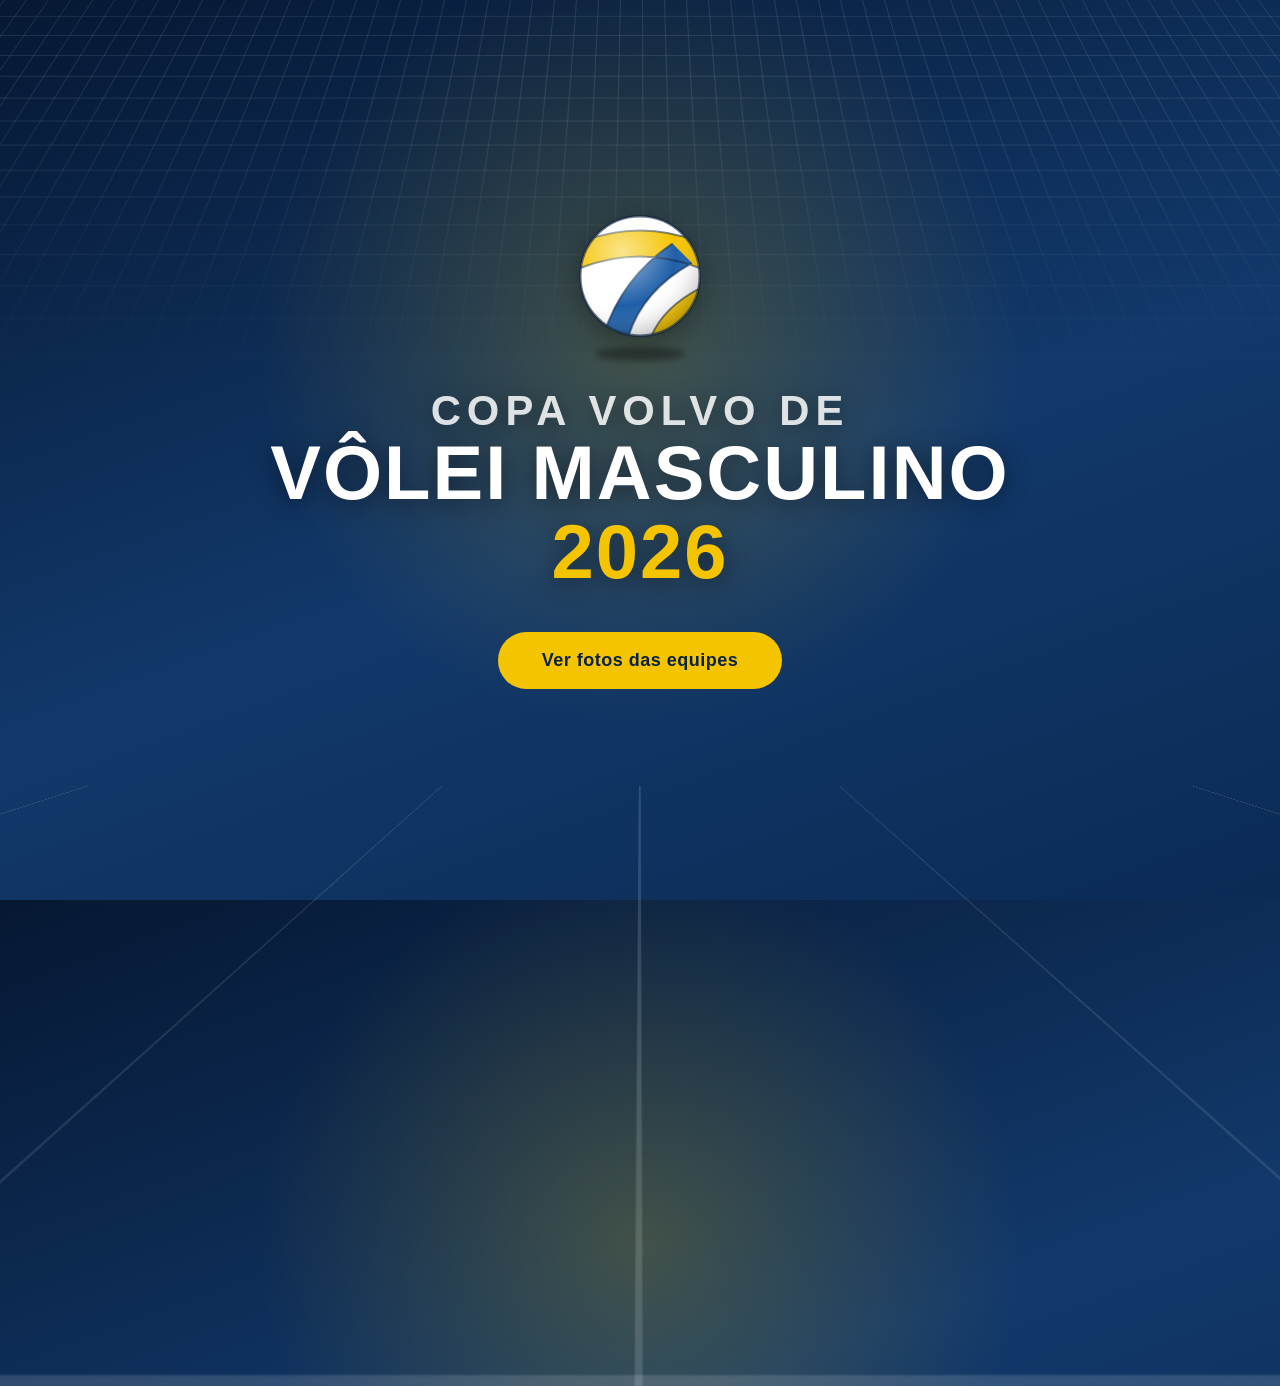
==== index.html @ 1ba2d3b5 "Novo visual: bola de vôlei animada, fundo com rede e quadra, títulos dos jogos com as duas equipes C" ====
<!DOCTYPE html>
<html lang="pt-BR">
<head>
  <meta charset="UTF-8">
  <meta name="viewport" content="width=device-width, initial-scale=1.0">
  <title>Copa Volvo de Vôlei Masculino 2026</title>
  <link rel="stylesheet" href="style.css?v=3">
</head>
<body class="fundo-volei">
  <section class="capa">
    <div class="bola-area">
      <div class="bola-anim" data-bola></div>
      <div class="sombra-bola"></div>
    </div>
    <h1>
      <span class="linha-copa">Copa Volvo de</span>
      Vôlei Masculino
      <span class="linha-ano">2026</span>
    </h1>
    <a class="botao-principal" href="equipes.html">Ver fotos das equipes</a>
  </section>
  <script src="bola.js?v=3"></script>
</body>
</html>
---- style.css ----
:root {
  --azul: #0a2240;
  --azul-medio: #12396b;
  --azul-claro: #1f5fa8;
  --amarelo: #f5c400;
  --branco: #ffffff;
  --cinza: #eef2f7;
}

* { box-sizing: border-box; margin: 0; padding: 0; }

body {
  font-family: "Segoe UI", Arial, sans-serif;
  background: var(--cinza);
  color: var(--azul);
  min-height: 100vh;
  display: flex;
  flex-direction: column;
}

/* ---------- Fundo temático de vôlei (rede + linhas da quadra) ---------- */
.fundo-volei {
  position: relative;
  overflow: hidden;
  color: var(--branco);
  background:
    radial-gradient(circle at 50% 38%, rgba(245, 196, 0, .22) 0%, rgba(245, 196, 0, 0) 45%),
    linear-gradient(160deg, #061833 0%, var(--azul-medio) 55%, #0b2b55 100%);
}
/* rede de vôlei no alto */
.fundo-volei::before {
  content: "";
  position: absolute;
  left: -10%;
  right: -10%;
  top: 0;
  height: 34%;
  background-image:
    repeating-linear-gradient(0deg, rgba(255,255,255,.10) 0 1px, transparent 1px 22px),
    repeating-linear-gradient(90deg, rgba(255,255,255,.10) 0 1px, transparent 1px 22px);
  border-bottom: 6px solid rgba(255,255,255,.18);
  transform: perspective(600px) rotateX(35deg);
  transform-origin: top;
  -webkit-mask-image: linear-gradient(to bottom, #000 30%, transparent);
          mask-image: linear-gradient(to bottom, #000 30%, transparent);
  pointer-events: none;
}
/* linhas da quadra no chão */
.fundo-volei::after {
  content: "";
  position: absolute;
  left: 50%;
  bottom: -40%;
  width: 140%;
  height: 80%;
  transform: translateX(-50%) perspective(500px) rotateX(60deg);
  border: 3px solid rgba(255,255,255,.14);
  background:
    linear-gradient(90deg, transparent calc(50% - 1.5px), rgba(255,255,255,.14) calc(50% - 1.5px) calc(50% + 1.5px), transparent calc(50% + 1.5px)),
    linear-gradient(90deg, transparent 32%, rgba(255,255,255,.10) 32% calc(32% + 2px), transparent calc(32% + 2px) 68%, rgba(255,255,255,.10) 68% calc(68% + 2px), transparent calc(68% + 2px));
  pointer-events: none;
}
.fundo-volei > * { position: relative; z-index: 1; }

/* ---------- Bola de vôlei animada ---------- */
.bola-anim {
  width: 130px;
  height: 130px;
  animation: quicar 1.4s cubic-bezier(.5, 0, .5, 1) infinite;
  transform-origin: 50% 100%;
}
.bola-anim svg {
  width: 100%;
  height: 100%;
  animation: girar 2.8s linear infinite;
  filter: drop-shadow(0 6px 14px rgba(0,0,0,.35));
}
.sombra-bola {
  width: 90px;
  height: 14px;
  margin: 6px auto 0;
  border-radius: 50%;
  background: rgba(0,0,0,.35);
  filter: blur(3px);
  animation: sombra 1.4s cubic-bezier(.5, 0, .5, 1) infinite;
}
@keyframes quicar {
  0%   { transform: translateY(-70px) scale(1, 1); }
  45%  { transform: translateY(0) scale(1, 1); }
  50%  { transform: translateY(0) scale(1.12, .86); }   /* "amassa" ao tocar o chão */
  55%  { transform: translateY(0) scale(1, 1); }
  100% { transform: translateY(-70px) scale(1, 1); }
}
@keyframes girar { to { transform: rotate(360deg); } }
@keyframes sombra {
  0%, 100% { transform: scale(.55); opacity: .35; }
  50%      { transform: scale(1.05); opacity: .8; }
}
@media (prefers-reduced-motion: reduce) {
  .bola-anim, .bola-anim svg, .sombra-bola { animation: none; }
}

/* ---------- Página inicial ---------- */
.capa {
  flex: 1;
  display: flex;
  flex-direction: column;
  align-items: center;
  justify-content: center;
  text-align: center;
  padding: 60px 16px;
  min-height: 100vh;
}

.capa .bola-area { margin-bottom: 28px; }

.capa h1 {
  font-size: clamp(34px, 8vw, 76px);
  line-height: 1.05;
  font-weight: 900;
  text-transform: uppercase;
  letter-spacing: 2px;
  text-shadow: 0 4px 24px rgba(0,0,0,.45);
}
.capa h1 .linha-copa {
  display: block;
  font-size: .55em;
  letter-spacing: 6px;
  color: rgba(255,255,255,.85);
}
.capa h1 .linha-ano {
  display: block;
  color: var(--amarelo);
}

.botao-principal {
  margin-top: 40px;
  display: inline-block;
  padding: 18px 44px;
  background: var(--amarelo);
  color: var(--azul);
  font-weight: 800;
  font-size: 18px;
  letter-spacing: .5px;
  border-radius: 40px;
  text-decoration: none;
  box-shadow: 0 0 0 0 rgba(245,196,0,.6);
  animation: pulsar 2.2s ease-out infinite;
  transition: transform .15s;
}
.botao-principal:hover { transform: translateY(-3px) scale(1.03); }
@keyframes pulsar {
  0%   { box-shadow: 0 0 0 0 rgba(245,196,0,.55); }
  70%  { box-shadow: 0 0 0 18px rgba(245,196,0,0); }
  100% { box-shadow: 0 0 0 0 rgba(245,196,0,0); }
}

/* ---------- Cabeçalho das páginas internas ---------- */
header {
  padding: 26px 16px 22px;
  text-align: center;
}
header .topo {
  display: flex;
  align-items: center;
  justify-content: center;
  gap: 12px;
}
header .mini-bola { width: 40px; height: 40px; animation: girar 3s linear infinite; }
header h1 { font-size: clamp(22px, 4.5vw, 34px); font-weight: 900; text-transform: uppercase; letter-spacing: 1px; }
header .sub { color: var(--amarelo); font-weight: 700; letter-spacing: 2px; font-size: 14px; margin-top: 4px; text-transform: uppercase; }
header a { display: inline-block; margin-top: 10px; color: var(--branco); opacity: .85; text-decoration: none; font-size: 14px; }
header a:hover { opacity: 1; text-decoration: underline; }

main { flex: 1; max-width: 1100px; width: 100%; margin: 0 auto; padding: 32px 16px; }

main > h2 { text-align: center; margin-bottom: 24px; }

/* ---------- Botões das equipes ---------- */
.equipes {
  display: grid;
  grid-template-columns: repeat(auto-fill, minmax(220px, 1fr));
  gap: 18px;
}

.equipes a {
  position: relative;
  display: flex;
  align-items: center;
  justify-content: center;
  min-height: 110px;
  padding: 16px;
  background: linear-gradient(145deg, var(--azul) 0%, var(--azul-claro) 100%);
  border-radius: 16px;
  color: var(--branco);
  font-size: 22px;
  font-weight: 800;
  letter-spacing: 1px;
  text-align: center;
  text-decoration: none;
  overflow: hidden;
  box-shadow: 0 6px 16px rgba(10,34,64,.25);
  transition: transform .18s, box-shadow .18s;
}
.equipes a::after {
  content: "";
  position: absolute;
  right: -22px;
  bottom: -22px;
  width: 80px;
  height: 80px;
  border-radius: 50%;
  border: 6px solid rgba(245,196,0,.35);
  transition: transform .4s;
}
.equipes a:hover { transform: translateY(-4px); box-shadow: 0 12px 24px rgba(10,34,64,.35); }
.equipes a:hover::after { transform: rotate(90deg) scale(1.15); border-color: var(--amarelo); }

/* ---------- Galeria ---------- */
.aviso {
  text-align: center;
  padding: 48px 16px;
  background: var(--branco);
  border-radius: 14px;
  font-size: 18px;
}

.galeria {
  display: grid;
  grid-template-columns: repeat(auto-fill, minmax(220px, 1fr));
  gap: 12px;
}

.jogo { margin-bottom: 40px; }
.jogo h2 { text-align: left; font-size: 20px; margin-bottom: 14px; border-left: 5px solid var(--amarelo); padding-left: 10px; }
.jogo h2 small { font-weight: 400; color: #5b6b80; font-size: 15px; }

.foto {
  background: var(--branco);
  border-radius: 10px;
  overflow: hidden;
  box-shadow: 0 1px 4px rgba(0,0,0,.12);
  display: flex;
  flex-direction: column;
}
.foto img {
  width: 100%;
  aspect-ratio: 4 / 3;
  object-fit: cover;
  cursor: pointer;
  background: #d8e0ea;
  display: block;
}
.foto img:hover { opacity: .9; }

.baixar {
  display: block;
  text-align: center;
  padding: 10px;
  background: var(--azul-claro);
  color: var(--branco);
  font-weight: 700;
  text-decoration: none;
}
.baixar:hover { background: var(--azul); }

.ampliada {
  position: fixed;
  inset: 0;
  background: rgba(0, 0, 0, .9);
  display: flex;
  align-items: center;
  justify-content: center;
  z-index: 10;
}
.ampliada[hidden] { display: none; }
.ampliada img { max-width: 90vw; max-height: 85vh; border-radius: 6px; }
.ampliada button {
  position: absolute;
  background: none;
  border: none;
  color: #fff;
  font-size: 48px;
  cursor: pointer;
  padding: 8px 16px;
}
.ampliada .fechar { top: 8px; right: 8px; font-size: 32px; }
.ampliada .esq { left: 4px; }
.ampliada .dir { right: 4px; }
.ampliada .baixar-grande {
  position: absolute;
  bottom: 16px;
  left: 50%;
  transform: translateX(-50%);
  padding: 12px 28px;
  border-radius: 30px;
  background: var(--amarelo);
  color: var(--azul);
}
.ampliada .baixar-grande:hover { background: #ffd83d; }

footer {
  text-align: center;
  padding: 16px;
  font-size: 13px;
  color: #6b7a8c;
}
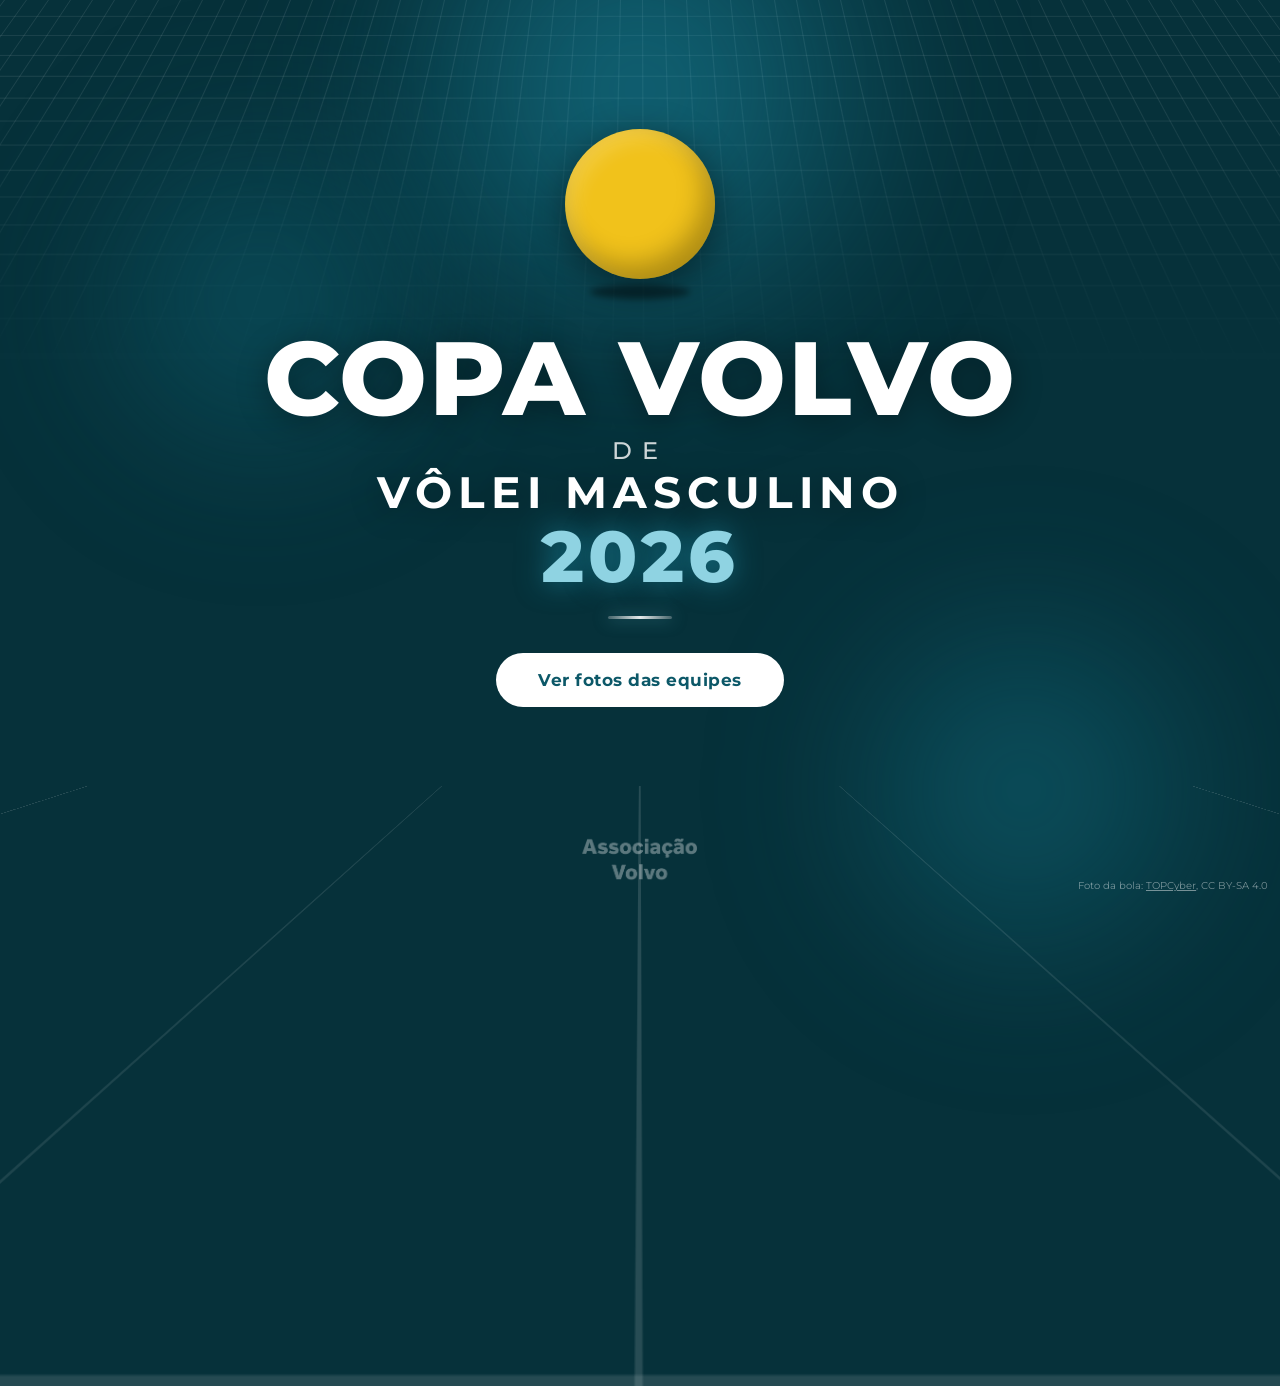
==== commit fb40c21b: "Visual nas cores da Associação Volvo: bola oficial animada, título em 4 linhas, cards 3 por linha co" ====
--- a/index.html
+++ b/index.html
@@ -4,7 +4,10 @@
   <meta charset="UTF-8">
   <meta name="viewport" content="width=device-width, initial-scale=1.0">
   <title>Copa Volvo de Vôlei Masculino 2026</title>
-  <link rel="stylesheet" href="style.css?v=3">
+  <link rel="preconnect" href="https://fonts.googleapis.com">
+  <link rel="preconnect" href="https://fonts.gstatic.com" crossorigin>
+  <link href="https://fonts.googleapis.com/css2?family=Montserrat:wght@400;500;600;700;800&display=swap" rel="stylesheet">
+  <link rel="stylesheet" href="style.css?v=4">
 </head>
 <body class="fundo-volei">
   <section class="capa">
@@ -13,12 +16,15 @@
       <div class="sombra-bola"></div>
     </div>
     <h1>
-      <span class="linha-copa">Copa Volvo de</span>
-      Vôlei Masculino
-      <span class="linha-ano">2026</span>
+      <span class="t-copa">Copa Volvo</span>
+      <span class="t-de">de</span>
+      <span class="t-volei">Vôlei Masculino</span>
+      <span class="t-ano">2026</span>
     </h1>
+    <div class="filete"></div>
     <a class="botao-principal" href="equipes.html">Ver fotos das equipes</a>
   </section>
-  <script src="bola.js?v=3"></script>
+  <div class="capa-credito">Foto da bola: <a href="https://commons.wikimedia.org/wiki/File:Wedstrijdbal_EGLF4_1.jpg" target="_blank" rel="noopener">TOPCyber</a>, CC BY-SA 4.0</div>
+  <script src="bola.js?v=4"></script>
 </body>
 </html>
--- a/style.css
+++ b/style.css
@@ -1,86 +1,116 @@
+/* ============================================================
+   Copa Volvo de Vôlei Masculino 2026
+   Cores e fonte iguais às do Portal de Pesquisas da Associação Volvo
+   ============================================================ */
 :root {
-  --azul: #0a2240;
-  --azul-medio: #12396b;
-  --azul-claro: #1f5fa8;
-  --amarelo: #f5c400;
+  --fundo-escuro: #06313a;
+  --teal: #0c5868;
+  --teal-2: #14788c;
+  --teal-3: #1fa0bd;
+  --teal-claro: #8fd3e2;
+  --pagina: #f4f7f8;
   --branco: #ffffff;
-  --cinza: #eef2f7;
+  --tinta: #1c1f2b;
+  --tinta-2: #6b7183;
 }
 
 * { box-sizing: border-box; margin: 0; padding: 0; }
 
 body {
-  font-family: "Segoe UI", Arial, sans-serif;
-  background: var(--cinza);
-  color: var(--azul);
+  font-family: "Montserrat", "Segoe UI", Arial, sans-serif;
+  background: var(--pagina);
+  color: var(--tinta);
   min-height: 100vh;
   display: flex;
   flex-direction: column;
 }
 
-/* ---------- Fundo temático de vôlei (rede + linhas da quadra) ---------- */
+/* ---------- Fundo temático: aurora teal + rede + linhas da quadra ---------- */
 .fundo-volei {
   position: relative;
   overflow: hidden;
   color: var(--branco);
-  background:
-    radial-gradient(circle at 50% 38%, rgba(245, 196, 0, .22) 0%, rgba(245, 196, 0, 0) 45%),
-    linear-gradient(160deg, #061833 0%, var(--azul-medio) 55%, #0b2b55 100%);
-}
+  background: var(--fundo-escuro);
+  isolation: isolate;
+}
+.fundo-volei .aurora {
+  position: absolute;
+  border-radius: 50%;
+  filter: blur(70px);
+  opacity: .55;
+  z-index: -1;
+  pointer-events: none;
+}
+.fundo-volei .a1 { width: 620px; height: 620px; top: -220px; left: 50%; margin-left: -310px;
+  background: radial-gradient(circle, var(--teal-3) 0%, transparent 70%); animation: aur1 16s ease-in-out infinite; }
+.fundo-volei .a2 { width: 420px; height: 420px; top: 10%; left: 4%;
+  background: radial-gradient(circle, #0f6d80 0%, transparent 70%); animation: aur2 20s ease-in-out infinite; }
+.fundo-volei .a3 { width: 460px; height: 460px; bottom: -120px; right: 2%;
+  background: radial-gradient(circle, var(--teal-2) 0%, transparent 70%); animation: aur3 18s ease-in-out infinite; }
+@keyframes aur1 { 0%,100% { transform: translate(0,0) scale(1); } 50% { transform: translate(-30px,24px) scale(1.08); } }
+@keyframes aur2 { 0%,100% { transform: translate(0,0) scale(1); } 50% { transform: translate(40px,30px) scale(1.12); } }
+@keyframes aur3 { 0%,100% { transform: translate(0,0) scale(1); } 50% { transform: translate(-36px,20px) scale(1.1); } }
+
 /* rede de vôlei no alto */
 .fundo-volei::before {
   content: "";
   position: absolute;
-  left: -10%;
-  right: -10%;
-  top: 0;
+  left: -10%; right: -10%; top: 0;
   height: 34%;
   background-image:
-    repeating-linear-gradient(0deg, rgba(255,255,255,.10) 0 1px, transparent 1px 22px),
-    repeating-linear-gradient(90deg, rgba(255,255,255,.10) 0 1px, transparent 1px 22px);
-  border-bottom: 6px solid rgba(255,255,255,.18);
+    repeating-linear-gradient(0deg, rgba(255,255,255,.09) 0 1px, transparent 1px 22px),
+    repeating-linear-gradient(90deg, rgba(255,255,255,.09) 0 1px, transparent 1px 22px);
+  border-bottom: 6px solid rgba(255,255,255,.16);
   transform: perspective(600px) rotateX(35deg);
   transform-origin: top;
   -webkit-mask-image: linear-gradient(to bottom, #000 30%, transparent);
           mask-image: linear-gradient(to bottom, #000 30%, transparent);
   pointer-events: none;
+  z-index: -1;
 }
 /* linhas da quadra no chão */
 .fundo-volei::after {
   content: "";
   position: absolute;
-  left: 50%;
-  bottom: -40%;
-  width: 140%;
-  height: 80%;
+  left: 50%; bottom: -40%;
+  width: 140%; height: 80%;
   transform: translateX(-50%) perspective(500px) rotateX(60deg);
-  border: 3px solid rgba(255,255,255,.14);
+  border: 3px solid rgba(255,255,255,.12);
   background:
-    linear-gradient(90deg, transparent calc(50% - 1.5px), rgba(255,255,255,.14) calc(50% - 1.5px) calc(50% + 1.5px), transparent calc(50% + 1.5px)),
-    linear-gradient(90deg, transparent 32%, rgba(255,255,255,.10) 32% calc(32% + 2px), transparent calc(32% + 2px) 68%, rgba(255,255,255,.10) 68% calc(68% + 2px), transparent calc(68% + 2px));
+    linear-gradient(90deg, transparent calc(50% - 1.5px), rgba(255,255,255,.13) calc(50% - 1.5px) calc(50% + 1.5px), transparent calc(50% + 1.5px)),
+    linear-gradient(90deg, transparent 32%, rgba(255,255,255,.09) 32% calc(32% + 2px), transparent calc(32% + 2px) 68%, rgba(255,255,255,.09) 68% calc(68% + 2px), transparent calc(68% + 2px));
   pointer-events: none;
-}
-.fundo-volei > * { position: relative; z-index: 1; }
-
-/* ---------- Bola de vôlei animada ---------- */
+  z-index: -1;
+}
+
+/* ---------- Bola oficial (foto) ---------- */
+.bola-foto {
+  display: block;
+  border-radius: 50%;
+  /* Foto: "Wedstrijdbal EGLF4 1.jpg" – TOPCyber – Wikimedia Commons – CC BY-SA 4.0 (recortada em círculo) */
+  background: url("https://commons.wikimedia.org/wiki/Special:FilePath/Wedstrijdbal_EGLF4_1.jpg?width=900") 48.2% 56.9% / 183.2% auto no-repeat;
+  background-color: #f1c21b;
+  box-shadow: inset -10px -14px 26px rgba(0,0,0,.28), inset 8px 10px 20px rgba(255,255,255,.18);
+}
+
 .bola-anim {
-  width: 130px;
-  height: 130px;
+  width: 150px;
+  height: 150px;
   animation: quicar 1.4s cubic-bezier(.5, 0, .5, 1) infinite;
   transform-origin: 50% 100%;
 }
-.bola-anim svg {
+.bola-anim .bola-foto {
   width: 100%;
   height: 100%;
   animation: girar 2.8s linear infinite;
-  filter: drop-shadow(0 6px 14px rgba(0,0,0,.35));
+  filter: drop-shadow(0 8px 18px rgba(0,0,0,.45));
 }
 .sombra-bola {
-  width: 90px;
+  width: 100px;
   height: 14px;
   margin: 6px auto 0;
   border-radius: 50%;
-  background: rgba(0,0,0,.35);
+  background: rgba(0,0,0,.4);
   filter: blur(3px);
   animation: sombra 1.4s cubic-bezier(.5, 0, .5, 1) infinite;
 }
@@ -94,10 +124,7 @@
 @keyframes girar { to { transform: rotate(360deg); } }
 @keyframes sombra {
   0%, 100% { transform: scale(.55); opacity: .35; }
-  50%      { transform: scale(1.05); opacity: .8; }
-}
-@media (prefers-reduced-motion: reduce) {
-  .bola-anim, .bola-anim svg, .sombra-bola { animation: none; }
+  50%      { transform: scale(1.05); opacity: .85; }
 }
 
 /* ---------- Página inicial ---------- */
@@ -108,113 +135,175 @@
   align-items: center;
   justify-content: center;
   text-align: center;
-  padding: 60px 16px;
+  padding: 56px 16px 120px;
   min-height: 100vh;
 }
-
-.capa .bola-area { margin-bottom: 28px; }
+.capa .bola-area { margin-bottom: 26px; }
 
 .capa h1 {
-  font-size: clamp(34px, 8vw, 76px);
-  line-height: 1.05;
-  font-weight: 900;
+  font-weight: 800;
   text-transform: uppercase;
-  letter-spacing: 2px;
-  text-shadow: 0 4px 24px rgba(0,0,0,.45);
-}
-.capa h1 .linha-copa {
-  display: block;
-  font-size: .55em;
-  letter-spacing: 6px;
-  color: rgba(255,255,255,.85);
-}
-.capa h1 .linha-ano {
-  display: block;
-  color: var(--amarelo);
+  line-height: 1.02;
+  text-shadow: 0 4px 30px rgba(0,0,0,.35);
+}
+.capa h1 span { display: block; }
+.capa .t-copa   { font-size: clamp(44px, 10vw, 104px); letter-spacing: 2px; }
+.capa .t-de     { font-size: clamp(16px, 2.6vw, 24px); font-weight: 500; letter-spacing: 10px; opacity: .8; margin: 8px 0 6px; }
+.capa .t-volei  { font-size: clamp(22px, 4.6vw, 44px); letter-spacing: 6px; font-weight: 700; }
+.capa .t-ano    {
+  font-size: clamp(38px, 7vw, 72px);
+  margin-top: 6px;
+  letter-spacing: 4px;
+  color: var(--teal-claro);
+  text-shadow: 0 0 28px rgba(31,160,189,.55);
+}
+.capa .filete {
+  width: 64px; height: 3px; margin: 22px auto 0; border-radius: 999px;
+  background: linear-gradient(90deg, rgba(255,255,255,.25), rgba(255,255,255,.9), rgba(255,255,255,.25));
+  box-shadow: 0 0 16px rgba(120,220,240,.5);
 }
 
 .botao-principal {
-  margin-top: 40px;
+  margin-top: 34px;
   display: inline-block;
-  padding: 18px 44px;
-  background: var(--amarelo);
-  color: var(--azul);
-  font-weight: 800;
-  font-size: 18px;
+  padding: 17px 42px;
+  background: var(--branco);
+  color: var(--teal);
+  font-weight: 700;
+  font-size: 17px;
   letter-spacing: .5px;
   border-radius: 40px;
   text-decoration: none;
-  box-shadow: 0 0 0 0 rgba(245,196,0,.6);
-  animation: pulsar 2.2s ease-out infinite;
-  transition: transform .15s;
-}
-.botao-principal:hover { transform: translateY(-3px) scale(1.03); }
+  animation: pulsar 2.4s ease-out infinite;
+  transition: transform .15s, background .15s;
+}
+.botao-principal:hover { transform: translateY(-3px) scale(1.03); background: #e8f7fa; }
 @keyframes pulsar {
-  0%   { box-shadow: 0 0 0 0 rgba(245,196,0,.55); }
-  70%  { box-shadow: 0 0 0 18px rgba(245,196,0,0); }
-  100% { box-shadow: 0 0 0 0 rgba(245,196,0,0); }
-}
+  0%   { box-shadow: 0 0 0 0 rgba(143,211,226,.6); }
+  70%  { box-shadow: 0 0 0 18px rgba(143,211,226,0); }
+  100% { box-shadow: 0 0 0 0 rgba(143,211,226,0); }
+}
+
+/* ---------- Marca d'água: logo da Associação Volvo ---------- */
+.marca-dagua {
+  position: fixed;
+  left: 50%;
+  bottom: 18px;
+  transform: translateX(-50%);
+  height: 46px;
+  width: auto;
+  opacity: .35;
+  pointer-events: none;
+  z-index: 5;
+}
+body.claro .marca-dagua { opacity: .16; }
 
 /* ---------- Cabeçalho das páginas internas ---------- */
 header {
-  padding: 26px 16px 22px;
+  padding: 28px 16px 24px;
   text-align: center;
 }
 header .topo {
   display: flex;
   align-items: center;
   justify-content: center;
-  gap: 12px;
-}
-header .mini-bola { width: 40px; height: 40px; animation: girar 3s linear infinite; }
-header h1 { font-size: clamp(22px, 4.5vw, 34px); font-weight: 900; text-transform: uppercase; letter-spacing: 1px; }
-header .sub { color: var(--amarelo); font-weight: 700; letter-spacing: 2px; font-size: 14px; margin-top: 4px; text-transform: uppercase; }
-header a { display: inline-block; margin-top: 10px; color: var(--branco); opacity: .85; text-decoration: none; font-size: 14px; }
+  gap: 14px;
+}
+header .mini-bola { width: 44px; height: 44px; flex: none; animation: girar 3s linear infinite; }
+header h1 { font-size: clamp(22px, 4.5vw, 34px); font-weight: 800; text-transform: uppercase; letter-spacing: 1px; }
+header .sub { color: var(--teal-claro); font-weight: 600; letter-spacing: 3px; font-size: 13px; margin-top: 6px; text-transform: uppercase; }
+header a { display: inline-block; margin-top: 12px; color: var(--branco); opacity: .85; text-decoration: none; font-size: 14px; }
 header a:hover { opacity: 1; text-decoration: underline; }
 
-main { flex: 1; max-width: 1100px; width: 100%; margin: 0 auto; padding: 32px 16px; }
-
-main > h2 { text-align: center; margin-bottom: 24px; }
-
-/* ---------- Botões das equipes ---------- */
+main { flex: 1; max-width: 1100px; width: 100%; margin: 0 auto; padding: 36px 16px 100px; }
+main > h2 { text-align: center; margin-bottom: 28px; font-weight: 700; color: var(--teal); }
+
+/* ---------- Cards das equipes: 3 por linha ---------- */
 .equipes {
   display: grid;
-  grid-template-columns: repeat(auto-fill, minmax(220px, 1fr));
-  gap: 18px;
-}
-
-.equipes a {
+  grid-template-columns: repeat(3, 1fr);
+  gap: 22px;
+}
+@media (max-width: 860px) { .equipes { grid-template-columns: repeat(2, 1fr); } }
+@media (max-width: 520px) { .equipes { grid-template-columns: 1fr; } }
+
+.card-equipe {
   position: relative;
   display: flex;
   align-items: center;
   justify-content: center;
-  min-height: 110px;
+  min-height: 170px;
   padding: 16px;
-  background: linear-gradient(145deg, var(--azul) 0%, var(--azul-claro) 100%);
-  border-radius: 16px;
+  background: radial-gradient(circle at 30% 20%, var(--teal-2) 0%, var(--teal) 55%, var(--fundo-escuro) 100%);
+  border-radius: 18px;
   color: var(--branco);
-  font-size: 22px;
-  font-weight: 800;
-  letter-spacing: 1px;
-  text-align: center;
   text-decoration: none;
   overflow: hidden;
-  box-shadow: 0 6px 16px rgba(10,34,64,.25);
-  transition: transform .18s, box-shadow .18s;
-}
-.equipes a::after {
+  box-shadow: 0 8px 20px rgba(6,49,58,.22);
+  transition: transform .2s, box-shadow .2s;
+  cursor: pointer;
+}
+/* rede sutil no fundo do card */
+.card-equipe::before {
   content: "";
   position: absolute;
-  right: -22px;
-  bottom: -22px;
-  width: 80px;
-  height: 80px;
-  border-radius: 50%;
-  border: 6px solid rgba(245,196,0,.35);
-  transition: transform .4s;
-}
-.equipes a:hover { transform: translateY(-4px); box-shadow: 0 12px 24px rgba(10,34,64,.35); }
-.equipes a:hover::after { transform: rotate(90deg) scale(1.15); border-color: var(--amarelo); }
+  inset: 0;
+  background-image:
+    repeating-linear-gradient(0deg, rgba(255,255,255,.06) 0 1px, transparent 1px 16px),
+    repeating-linear-gradient(90deg, rgba(255,255,255,.06) 0 1px, transparent 1px 16px);
+  opacity: 0;
+  transition: opacity .3s;
+}
+.card-equipe .nome {
+  position: relative;
+  font-size: 26px;
+  font-weight: 800;
+  letter-spacing: 1.5px;
+  text-align: center;
+  transition: transform .3s, font-size .3s, opacity .3s;
+}
+.card-equipe .jogador {
+  position: absolute;
+  inset: 8px 0 34px;
+  margin: auto;
+  height: calc(100% - 42px);
+  opacity: 0;
+  transform: translateY(30px) scale(.9);
+  transition: opacity .3s, transform .3s;
+  pointer-events: none;
+}
+.card-equipe .jogador .braco {
+  transform-box: view-box;
+  transform-origin: 61px 34px;
+  transform: rotate(-35deg);
+}
+.card-equipe .jogador .bola-mini {
+  transform-box: view-box;
+  transform-origin: 82px 10px;
+}
+
+/* passar o mouse: vira silhueta do jogador pronto para atacar */
+.card-equipe:hover, .card-equipe.atacando { transform: translateY(-4px); box-shadow: 0 14px 28px rgba(6,49,58,.32); }
+.card-equipe:hover::before, .card-equipe.atacando::before { opacity: 1; }
+.card-equipe:hover .jogador, .card-equipe.atacando .jogador { opacity: 1; transform: translateY(0) scale(1); }
+.card-equipe:hover .nome, .card-equipe.atacando .nome { transform: translateY(58px); font-size: 18px; }
+.card-equipe:hover .jogador .braco { animation: preparar .9s ease-in-out infinite alternate; }
+
+@keyframes preparar { from { transform: rotate(-35deg); } to { transform: rotate(-55deg); } }
+
+/* clicar: o jogador ataca a bola */
+.card-equipe.atacando .jogador .braco { animation: cortada .28s cubic-bezier(.6,0,.4,1) forwards; }
+.card-equipe.atacando .jogador .bola-mini { animation: bola-cortada .45s .16s cubic-bezier(.4,0,1,1) forwards; }
+.card-equipe.atacando { animation: impacto .45s .2s ease-out; }
+@keyframes cortada { from { transform: rotate(-55deg); } to { transform: rotate(95deg); } }
+@keyframes bola-cortada {
+  0%   { transform: translate(0, 0) scale(1); opacity: 1; }
+  100% { transform: translate(40px, 120px) scale(1.6); opacity: 0; }
+}
+@keyframes impacto {
+  0%   { box-shadow: 0 0 0 0 rgba(143,211,226,.8); }
+  100% { box-shadow: 0 0 0 26px rgba(143,211,226,0); }
+}
 
 /* ---------- Galeria ---------- */
 .aviso {
@@ -232,8 +321,8 @@
 }
 
 .jogo { margin-bottom: 40px; }
-.jogo h2 { text-align: left; font-size: 20px; margin-bottom: 14px; border-left: 5px solid var(--amarelo); padding-left: 10px; }
-.jogo h2 small { font-weight: 400; color: #5b6b80; font-size: 15px; }
+.jogo h2 { text-align: left; font-size: 20px; font-weight: 700; color: var(--teal); margin-bottom: 14px; border-left: 5px solid var(--teal-3); padding-left: 10px; }
+.jogo h2 small { font-weight: 400; color: var(--tinta-2); font-size: 15px; }
 
 .foto {
   background: var(--branco);
@@ -248,7 +337,7 @@
   aspect-ratio: 4 / 3;
   object-fit: cover;
   cursor: pointer;
-  background: #d8e0ea;
+  background: #d9e6e9;
   display: block;
 }
 .foto img:hover { opacity: .9; }
@@ -257,12 +346,12 @@
   display: block;
   text-align: center;
   padding: 10px;
-  background: var(--azul-claro);
+  background: var(--teal);
   color: var(--branco);
-  font-weight: 700;
+  font-weight: 600;
   text-decoration: none;
 }
-.baixar:hover { background: var(--azul); }
+.baixar:hover { background: var(--fundo-escuro); }
 
 .ampliada {
   position: fixed;
@@ -294,14 +383,28 @@
   transform: translateX(-50%);
   padding: 12px 28px;
   border-radius: 30px;
-  background: var(--amarelo);
-  color: var(--azul);
-}
-.ampliada .baixar-grande:hover { background: #ffd83d; }
+  background: var(--branco);
+  color: var(--teal);
+}
+.ampliada .baixar-grande:hover { background: #e8f7fa; }
 
 footer {
   text-align: center;
-  padding: 16px;
-  font-size: 13px;
-  color: #6b7a8c;
-}
+  padding: 16px 16px 84px;
+  font-size: 12px;
+  color: var(--tinta-2);
+}
+footer a { color: inherit; }
+.capa-credito {
+  position: absolute;
+  right: 12px;
+  bottom: 8px;
+  font-size: 10px;
+  opacity: .45;
+  color: var(--branco);
+}
+.capa-credito a { color: inherit; }
+
+@media (prefers-reduced-motion: reduce) {
+  .bola-anim, .bola-anim .bola-foto, .sombra-bola, .aurora, .botao-principal, header .mini-bola { animation: none !important; }
+}
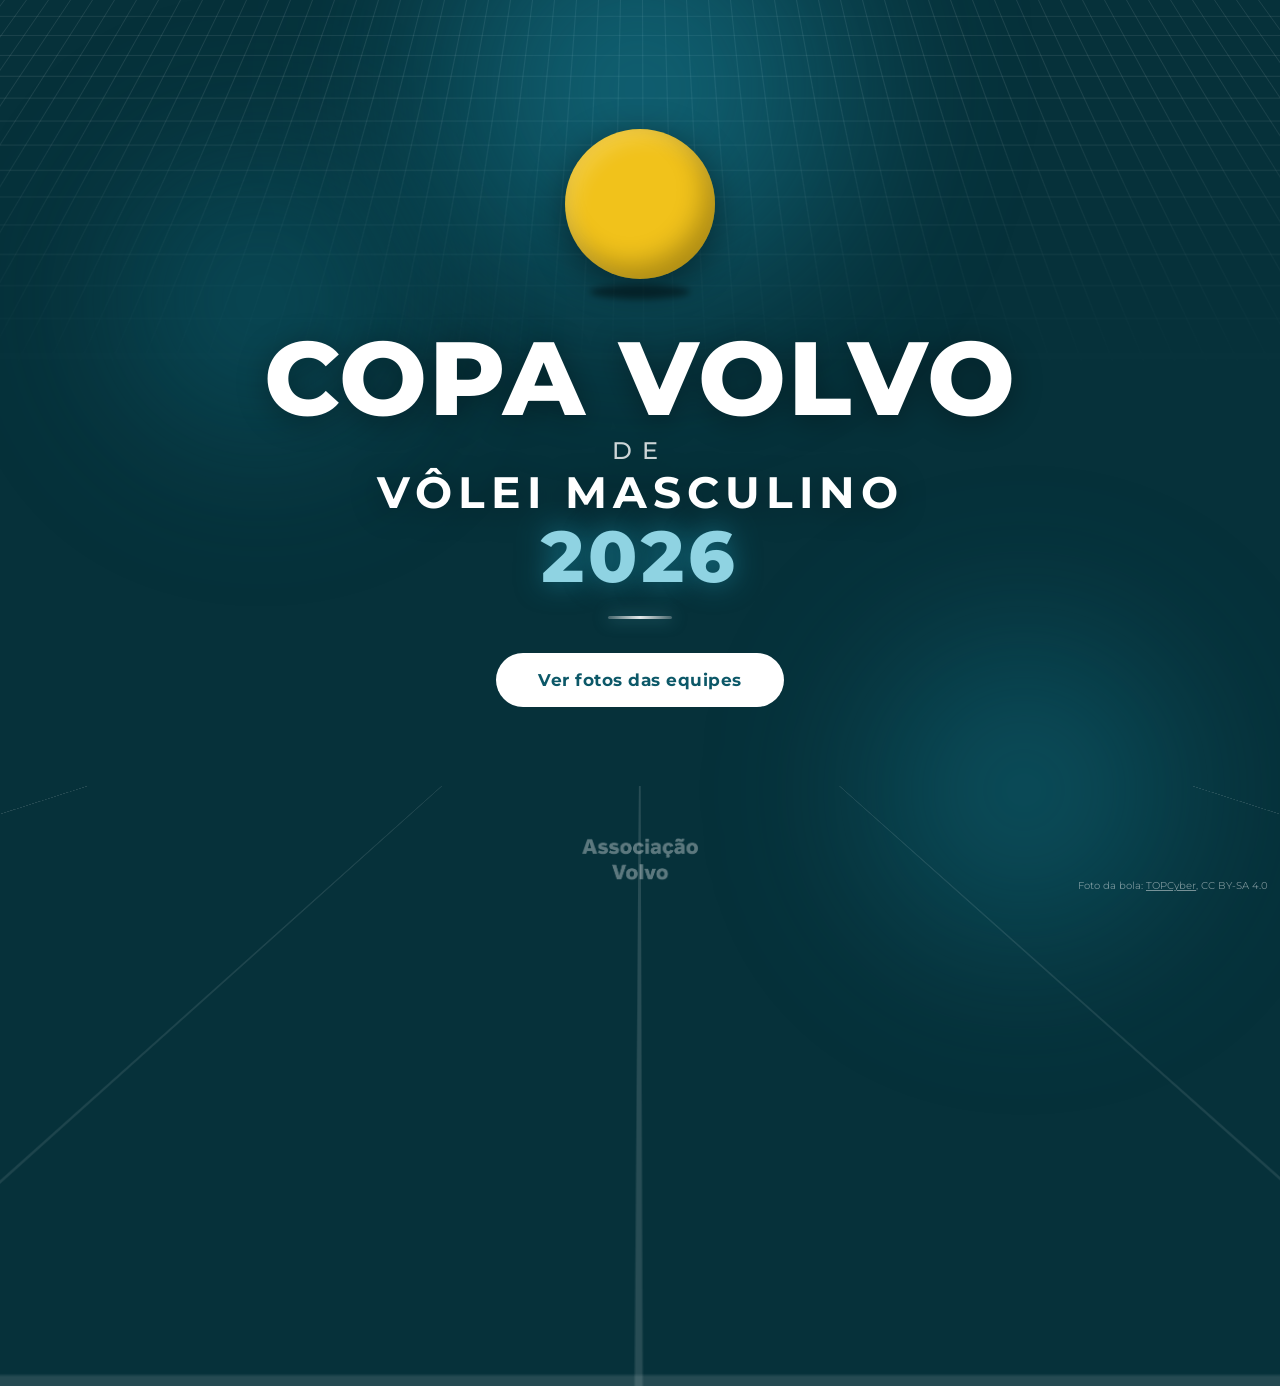
==== commit 56630fe1: "Silhueta do jogador mais encorpada, 3 cards por linha a partir de 680px, logo no fim da página inici" ====
--- a/index.html
+++ b/index.html
@@ -7,7 +7,7 @@
   <link rel="preconnect" href="https://fonts.googleapis.com">
   <link rel="preconnect" href="https://fonts.gstatic.com" crossorigin>
   <link href="https://fonts.googleapis.com/css2?family=Montserrat:wght@400;500;600;700;800&display=swap" rel="stylesheet">
-  <link rel="stylesheet" href="style.css?v=4">
+  <link rel="stylesheet" href="style.css?v=5">
 </head>
 <body class="fundo-volei">
   <section class="capa">
@@ -25,6 +25,6 @@
     <a class="botao-principal" href="equipes.html">Ver fotos das equipes</a>
   </section>
   <div class="capa-credito">Foto da bola: <a href="https://commons.wikimedia.org/wiki/File:Wedstrijdbal_EGLF4_1.jpg" target="_blank" rel="noopener">TOPCyber</a>, CC BY-SA 4.0</div>
-  <script src="bola.js?v=4"></script>
+  <script src="bola.js?v=5"></script>
 </body>
 </html>
--- a/style.css
+++ b/style.css
@@ -197,6 +197,8 @@
   z-index: 5;
 }
 body.claro .marca-dagua { opacity: .16; }
+/* na página inicial o logo fica no fim da página (não cobre o botão) */
+body.fundo-volei > .marca-dagua { position: absolute; z-index: 1; }
 
 /* ---------- Cabeçalho das páginas internas ---------- */
 header {
@@ -224,7 +226,7 @@
   grid-template-columns: repeat(3, 1fr);
   gap: 22px;
 }
-@media (max-width: 860px) { .equipes { grid-template-columns: repeat(2, 1fr); } }
+@media (max-width: 680px) { .equipes { grid-template-columns: repeat(2, 1fr); } }
 @media (max-width: 520px) { .equipes { grid-template-columns: 1fr; } }
 
 .card-equipe {
@@ -264,9 +266,9 @@
 }
 .card-equipe .jogador {
   position: absolute;
-  inset: 8px 0 34px;
+  inset: 6px 0 38px;
   margin: auto;
-  height: calc(100% - 42px);
+  height: calc(100% - 44px);
   opacity: 0;
   transform: translateY(30px) scale(.9);
   transition: opacity .3s, transform .3s;
@@ -274,28 +276,28 @@
 }
 .card-equipe .jogador .braco {
   transform-box: view-box;
-  transform-origin: 61px 34px;
-  transform: rotate(-35deg);
+  transform-origin: 58px 36px;
+  transform: rotate(-20deg);
 }
 .card-equipe .jogador .bola-mini {
   transform-box: view-box;
-  transform-origin: 82px 10px;
+  transform-origin: 88px 12px;
 }
 
 /* passar o mouse: vira silhueta do jogador pronto para atacar */
 .card-equipe:hover, .card-equipe.atacando { transform: translateY(-4px); box-shadow: 0 14px 28px rgba(6,49,58,.32); }
 .card-equipe:hover::before, .card-equipe.atacando::before { opacity: 1; }
 .card-equipe:hover .jogador, .card-equipe.atacando .jogador { opacity: 1; transform: translateY(0) scale(1); }
-.card-equipe:hover .nome, .card-equipe.atacando .nome { transform: translateY(58px); font-size: 18px; }
+.card-equipe:hover .nome, .card-equipe.atacando .nome { transform: translateY(64px); font-size: 17px; }
 .card-equipe:hover .jogador .braco { animation: preparar .9s ease-in-out infinite alternate; }
 
-@keyframes preparar { from { transform: rotate(-35deg); } to { transform: rotate(-55deg); } }
+@keyframes preparar { from { transform: rotate(-20deg); } to { transform: rotate(-45deg); } }
 
 /* clicar: o jogador ataca a bola */
 .card-equipe.atacando .jogador .braco { animation: cortada .28s cubic-bezier(.6,0,.4,1) forwards; }
 .card-equipe.atacando .jogador .bola-mini { animation: bola-cortada .45s .16s cubic-bezier(.4,0,1,1) forwards; }
 .card-equipe.atacando { animation: impacto .45s .2s ease-out; }
-@keyframes cortada { from { transform: rotate(-55deg); } to { transform: rotate(95deg); } }
+@keyframes cortada { from { transform: rotate(-45deg); } to { transform: rotate(110deg); } }
 @keyframes bola-cortada {
   0%   { transform: translate(0, 0) scale(1); opacity: 1; }
   100% { transform: translate(40px, 120px) scale(1.6); opacity: 0; }
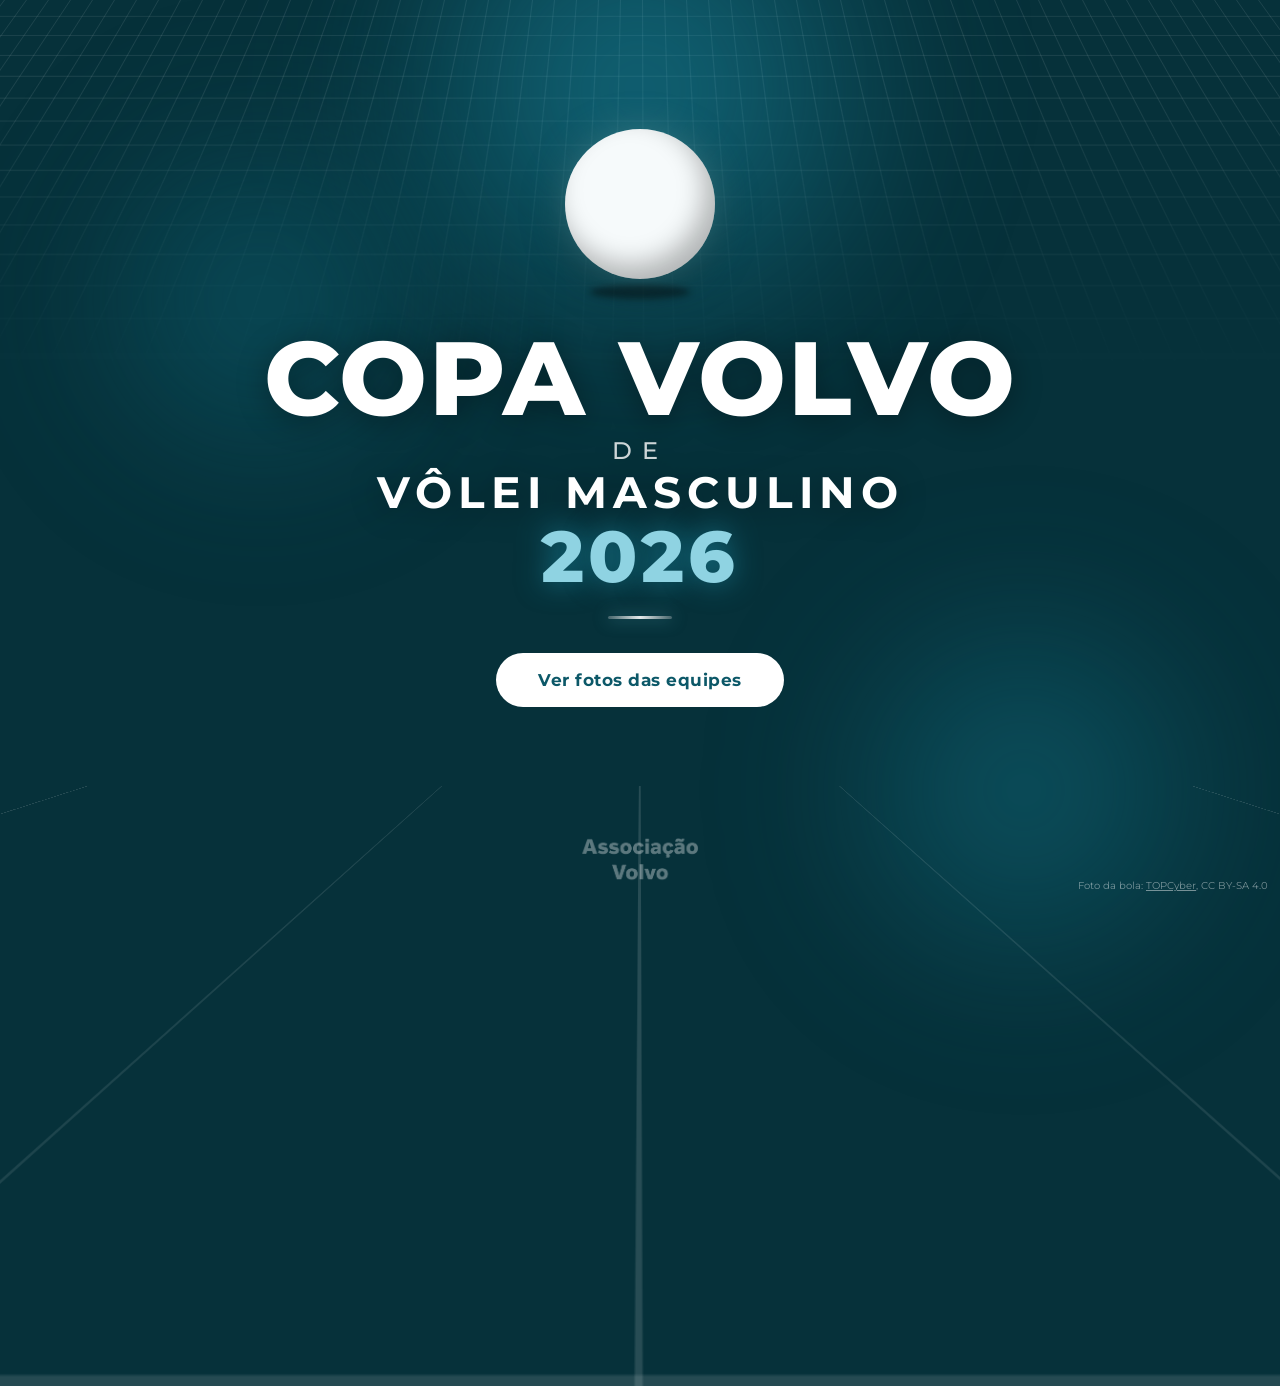
==== commit 3b2db2ef: "Bola oficial recolorida: gomos em neon (cor do 2026) e branco Co-Authored-By: Claude Opus 5.5 <norep" ====
--- a/index.html
+++ b/index.html
@@ -7,7 +7,7 @@
   <link rel="preconnect" href="https://fonts.googleapis.com">
   <link rel="preconnect" href="https://fonts.gstatic.com" crossorigin>
   <link href="https://fonts.googleapis.com/css2?family=Montserrat:wght@400;500;600;700;800&display=swap" rel="stylesheet">
-  <link rel="stylesheet" href="style.css?v=5">
+  <link rel="stylesheet" href="style.css?v=6">
 </head>
 <body class="fundo-volei">
   <section class="capa">
@@ -25,6 +25,6 @@
     <a class="botao-principal" href="equipes.html">Ver fotos das equipes</a>
   </section>
   <div class="capa-credito">Foto da bola: <a href="https://commons.wikimedia.org/wiki/File:Wedstrijdbal_EGLF4_1.jpg" target="_blank" rel="noopener">TOPCyber</a>, CC BY-SA 4.0</div>
-  <script src="bola.js?v=5"></script>
+  <script src="bola.js?v=6"></script>
 </body>
 </html>
--- a/style.css
+++ b/style.css
@@ -87,11 +87,21 @@
 .bola-foto {
   display: block;
   border-radius: 50%;
-  /* Foto: "Wedstrijdbal EGLF4 1.jpg" – TOPCyber – Wikimedia Commons – CC BY-SA 4.0 (recortada em círculo) */
+  /* Foto: "Wedstrijdbal EGLF4 1.jpg" – TOPCyber – Wikimedia Commons – CC BY-SA 4.0
+     recortada em círculo e recolorida (neon + branco) pelo bola.js */
+  background: var(--bola-img) center / cover no-repeat;
+  background-color: #f6fafb;
+  box-shadow: inset -10px -14px 26px rgba(0,0,0,.28), inset 8px 10px 20px rgba(255,255,255,.18);
+  opacity: 0;
+  transition: opacity .4s;
+}
+.bola-pronta .bola-foto { opacity: 1; }
+/* se o navegador não deixar recolorir, mostra a foto original */
+.bola-original .bola-foto {
   background: url("https://commons.wikimedia.org/wiki/Special:FilePath/Wedstrijdbal_EGLF4_1.jpg?width=900") 48.2% 56.9% / 183.2% auto no-repeat;
-  background-color: #f1c21b;
-  box-shadow: inset -10px -14px 26px rgba(0,0,0,.28), inset 8px 10px 20px rgba(255,255,255,.18);
-}
+}
+/* brilho neon em volta da bola grande */
+.bola-anim .bola-foto { box-shadow: inset -10px -14px 26px rgba(0,0,0,.28), 0 0 34px rgba(120,228,245,.35); }
 
 .bola-anim {
   width: 150px;
